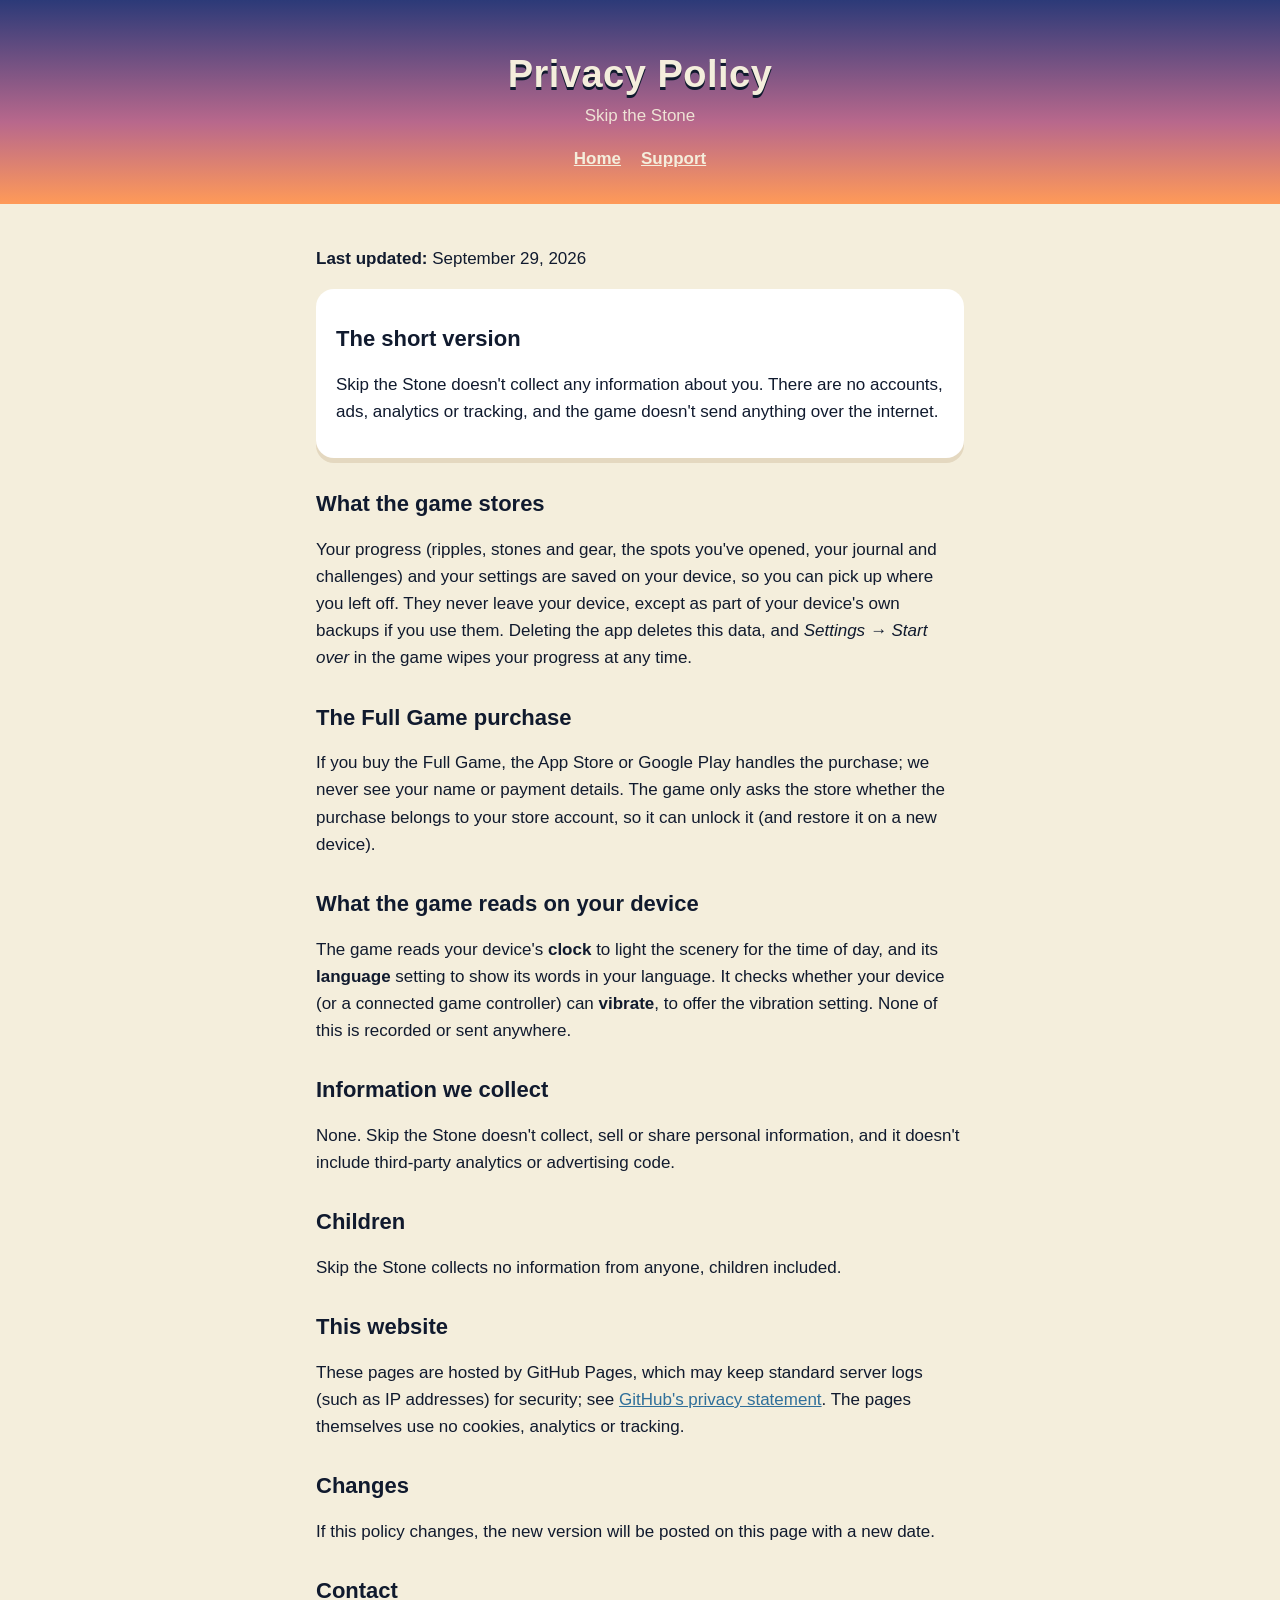
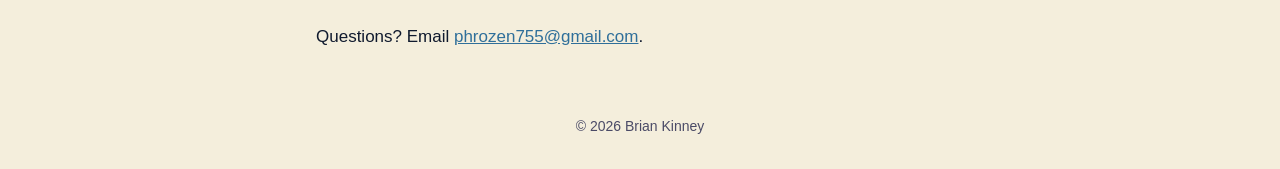
==== privacy.html @ 4069b92d "Landing page, privacy policy and support page" ====
<!doctype html>
<html lang="en">
<head>
  <meta charset="utf-8">
  <meta name="viewport" content="width=device-width, initial-scale=1">
  <title>Privacy Policy · Skip the Stone</title>
  <meta name="description" content="Skip the Stone's privacy policy: the game collects nothing about you.">
  <link rel="icon" href="icon.png">
  <link rel="stylesheet" href="style.css">
</head>
<body>
  <header>
    <h1>Privacy Policy</h1>
    <p>Skip the Stone</p>
    <nav><a href="index.html">Home</a><a href="support.html">Support</a></nav>
  </header>
  <main>
    <p><strong>Last updated:</strong> September 29, 2026</p>

    <div class="card">
      <h2>The short version</h2>
      <p>Skip the Stone doesn't collect any information about you. There are no accounts, ads, analytics or tracking, and the game doesn't send anything over the internet.</p>
    </div>

    <h2>What the game stores</h2>
    <p>Your progress (ripples, stones and gear, the spots you've opened, your journal and challenges) and your settings are saved on your device, so you can pick up where you left off. They never leave your device, except as part of your device's own backups if you use them. Deleting the app deletes this data, and <em>Settings → Start over</em> in the game wipes your progress at any time.</p>

    <h2>The Full Game purchase</h2>
    <p>If you buy the Full Game, the App Store or Google Play handles the purchase; we never see your name or payment details. The game only asks the store whether the purchase belongs to your store account, so it can unlock it (and restore it on a new device).</p>

    <h2>What the game reads on your device</h2>
    <p>The game reads your device's <strong>clock</strong> to light the scenery for the time of day, and its <strong>language</strong> setting to show its words in your language. It checks whether your device (or a connected game controller) can <strong>vibrate</strong>, to offer the vibration setting. None of this is recorded or sent anywhere.</p>

    <h2>Information we collect</h2>
    <p>None. Skip the Stone doesn't collect, sell or share personal information, and it doesn't include third-party analytics or advertising code.</p>

    <h2>Children</h2>
    <p>Skip the Stone collects no information from anyone, children included.</p>

    <h2>This website</h2>
    <p>These pages are hosted by GitHub Pages, which may keep standard server logs (such as IP addresses) for security; see <a href="https://docs.github.com/en/site-policy/privacy-policies/github-general-privacy-statement">GitHub's privacy statement</a>. The pages themselves use no cookies, analytics or tracking.</p>

    <h2>Changes</h2>
    <p>If this policy changes, the new version will be posted on this page with a new date.</p>

    <h2>Contact</h2>
    <p>Questions? Email <a href="mailto:phrozen755@gmail.com">phrozen755@gmail.com</a>.</p>
  </main>
  <footer>© 2026 Brian Kinney</footer>
</body>
</html>
---- style.css ----
/* Skip the Stone's public pages: the game's sunset palette, readable on a phone. */
:root {
  --ink: #101a2e; --ink-soft: #4a4a66; --cream: #f4eedc; --cream-dark: #e4d8c0; --paper: #fffaf0;
  --teal: #2f6f9a; --dusk-top: #2c3a78; --dusk-mid: #b8688c; --dusk-low: #ff9a58;
}
* { box-sizing: border-box; }
html { -webkit-text-size-adjust: 100%; }
body { margin: 0; background: var(--cream); color: var(--ink); font: 17px/1.6 -apple-system, BlinkMacSystemFont, "Segoe UI", Roboto, sans-serif; }
img { max-width: 100%; height: auto; }
a { color: var(--teal); }

/* The header: a dusk sky, as in the game. */
header { background: linear-gradient(180deg, var(--dusk-top), var(--dusk-mid) 60%, var(--dusk-low)); color: var(--cream); padding: 40px 16px 32px; text-align: center; }
header .icon, header > img { width: 96px; height: 96px; border-radius: 22px; image-rendering: pixelated; box-shadow: 0 6px 0 rgba(27, 36, 64, .35); }
header h1 { margin: 12px 0 0; font-size: 38px; line-height: 1.2; letter-spacing: .5px; text-shadow: 0 3px 0 var(--ink); }
header p { margin: 4px 0 0; opacity: .92; }
nav { display: flex; gap: 20px; justify-content: center; flex-wrap: wrap; margin-top: 16px; }
header nav a { color: var(--cream); font-weight: 600; }

/* The landing page's header: the game on a screen, and when it's out. */
.hero { padding-bottom: 40px; }
.tagline { font-size: 20px; }
.screen { margin: 28px auto 0; max-width: 960px; padding: 10px; background: #1b2440; border-radius: 22px; box-shadow: 0 8px 0 rgba(16, 26, 46, .45); }
.screen img { display: block; width: 100%; border-radius: 12px; }
.soon { margin-top: 20px; font-weight: 600; font-size: 16px; letter-spacing: .3px; }

main { max-width: 680px; margin: 0 auto; padding: 24px 16px 48px; }
h2 { font-size: 22px; line-height: 1.3; margin: 32px 0 8px; }
.card { background: #fff; border-radius: 18px; padding: 4px 20px 16px; box-shadow: 0 5px 0 var(--cream-dark); margin: 16px 0; }

/* The landing page: wider than the text pages, for the pictures. */
.hero ~ main { max-width: 960px; }
.intro { max-width: 680px; margin: 8px auto 0; font-size: 19px; }
.how { display: grid; grid-template-columns: repeat(3, 1fr); gap: 16px; margin: 24px 0 8px; }
.how div { background: var(--paper); border-radius: 16px; padding: 4px 18px 12px; box-shadow: 0 5px 0 var(--cream-dark); }
.how h2 { margin-top: 12px; color: var(--teal); }
.gallery { display: grid; grid-template-columns: 1fr 1fr; gap: 16px; margin: 32px 0; }
.gallery figure { margin: 0; }
.gallery img { display: block; width: 100%; border-radius: 12px; box-shadow: 0 5px 0 var(--cream-dark); background: #1b2440; }
.gallery figcaption { font-size: 14px; color: var(--ink-soft); margin-top: 8px; text-align: center; }
.features { max-width: 680px; margin: 0 auto; }
.features ul { padding-left: 20px; }
.features li { margin: 8px 0; }
.price { max-width: 680px; margin: 32px auto 0; }

footer { text-align: center; color: var(--ink-soft); font-size: 14px; padding: 0 16px 32px; }
footer nav { margin: 0 0 8px; }
footer nav a { font-weight: 600; }

@media (max-width: 640px) {
  header h1 { font-size: 32px; }
  .how, .gallery { grid-template-columns: 1fr; }
  .screen { padding: 6px; border-radius: 16px; }
  .screen img { border-radius: 10px; }
}
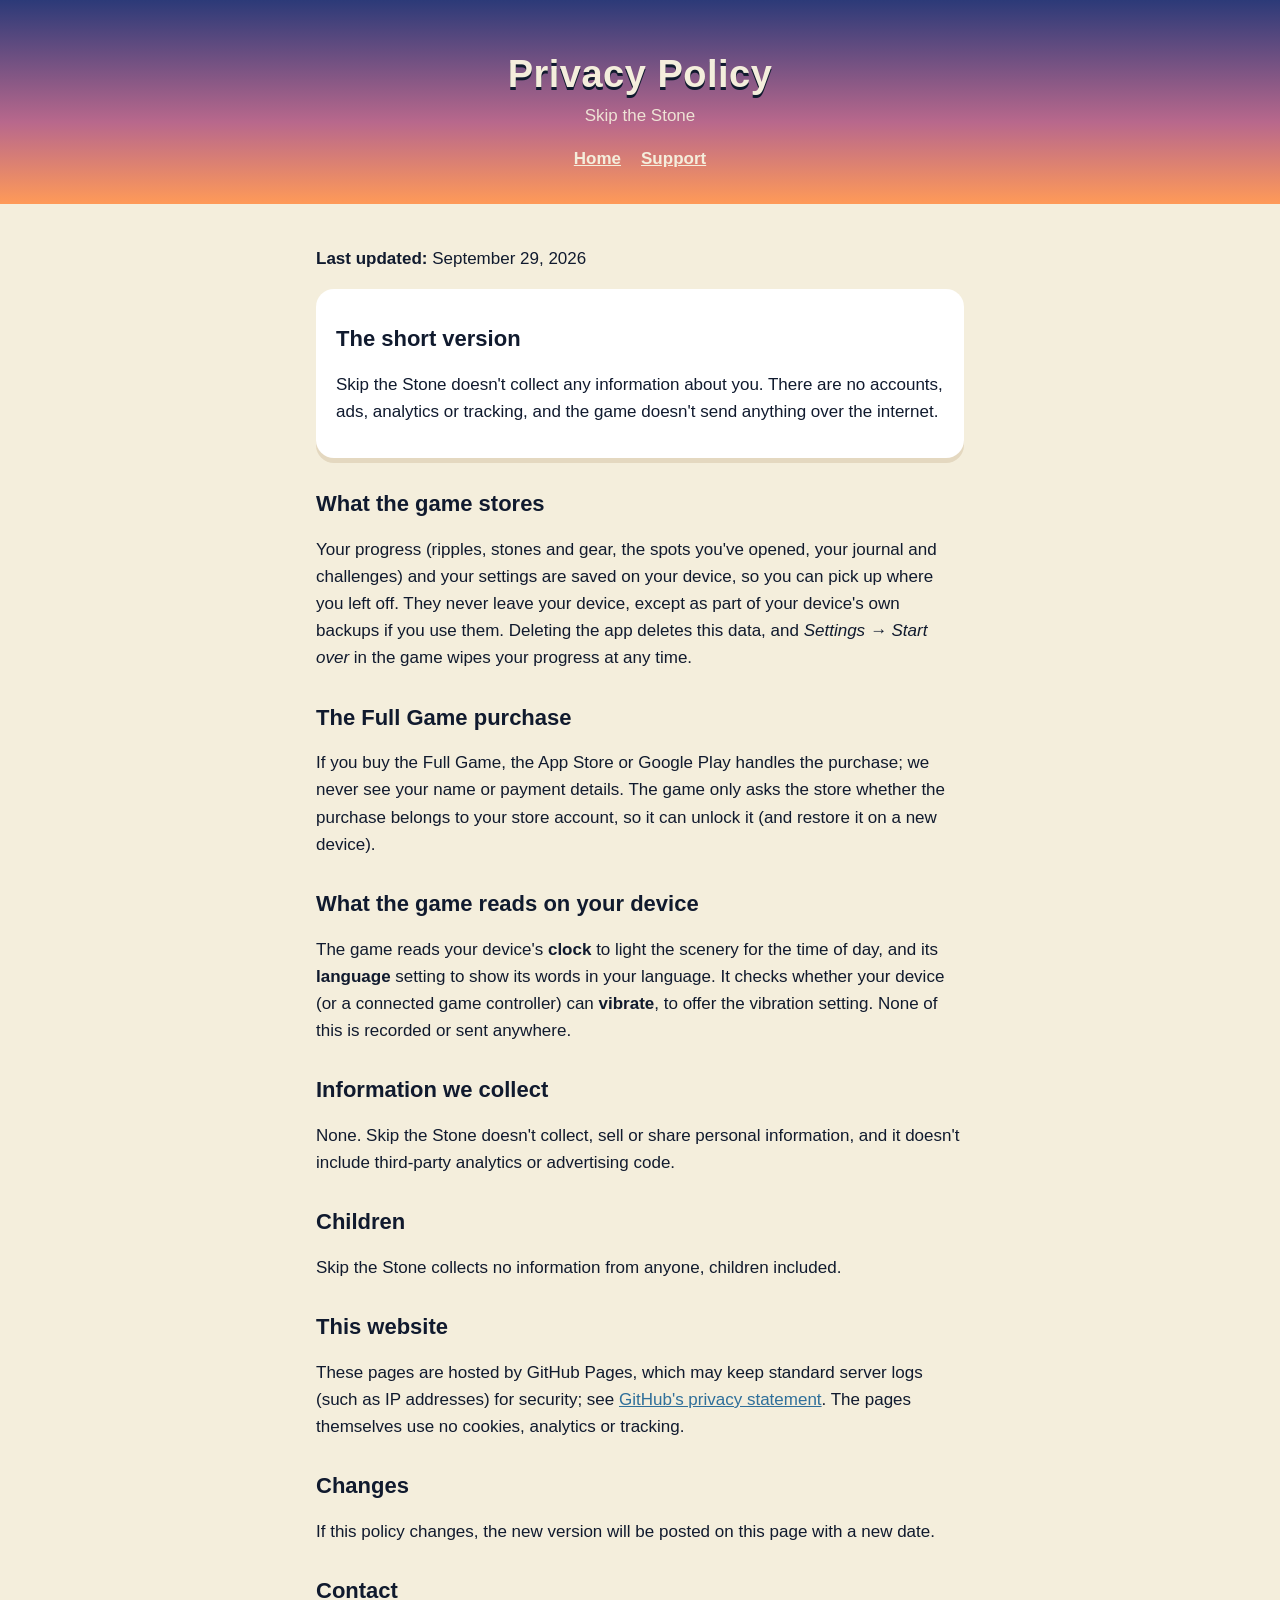
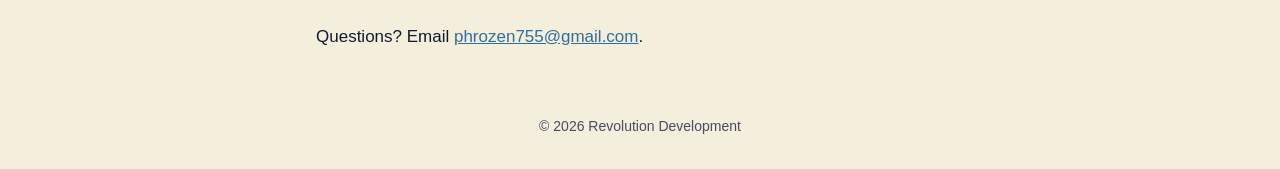
==== commit ad7ab6a2: "Credits: Revolution Development" ====
--- a/privacy.html
+++ b/privacy.html
@@ -46,6 +46,6 @@
     <h2>Contact</h2>
     <p>Questions? Email <a href="mailto:phrozen755@gmail.com">phrozen755@gmail.com</a>.</p>
   </main>
-  <footer>© 2026 Brian Kinney</footer>
+  <footer>© 2026 Revolution Development</footer>
 </body>
 </html>
